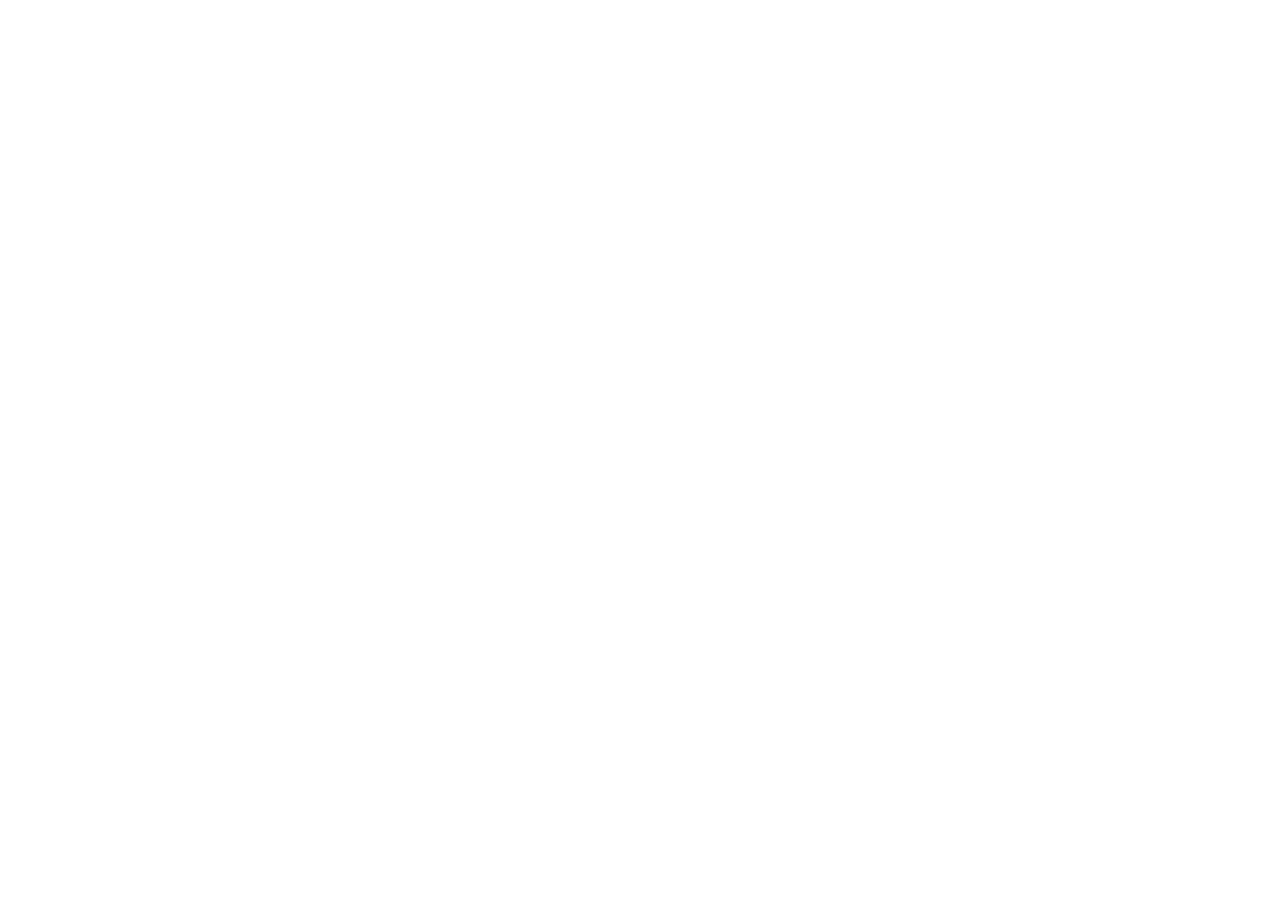
==== index.html @ 1c6f555a "" ====
<!DOCTYPE html>
<html lang="kr">
  <head>
    <meta charset="UTF-8" />
    <meta http-equiv="X-UA-Compatible" content="IE=edge" />
    <meta name="viewport" content="width=device-width, initial-scale=1.0" />
    <title>Document</title>
  </head>
  <body></body>
</html>
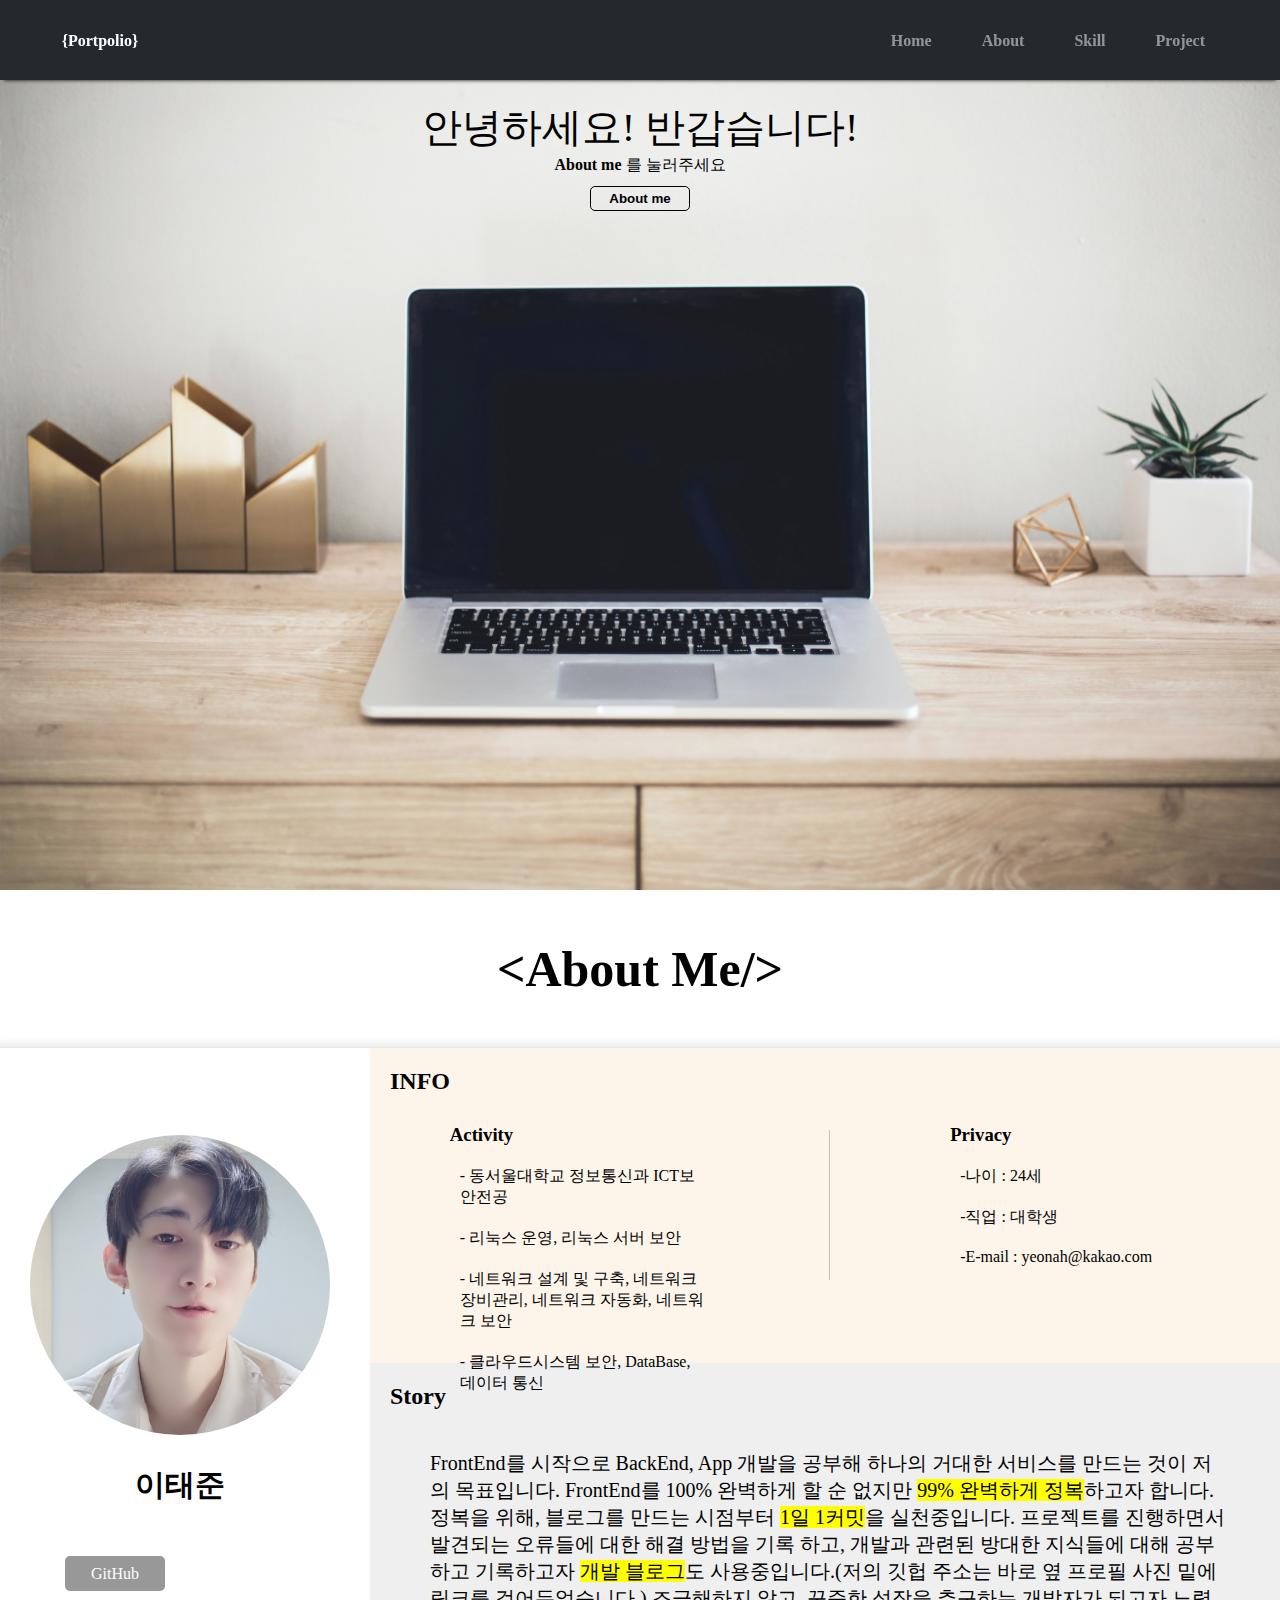
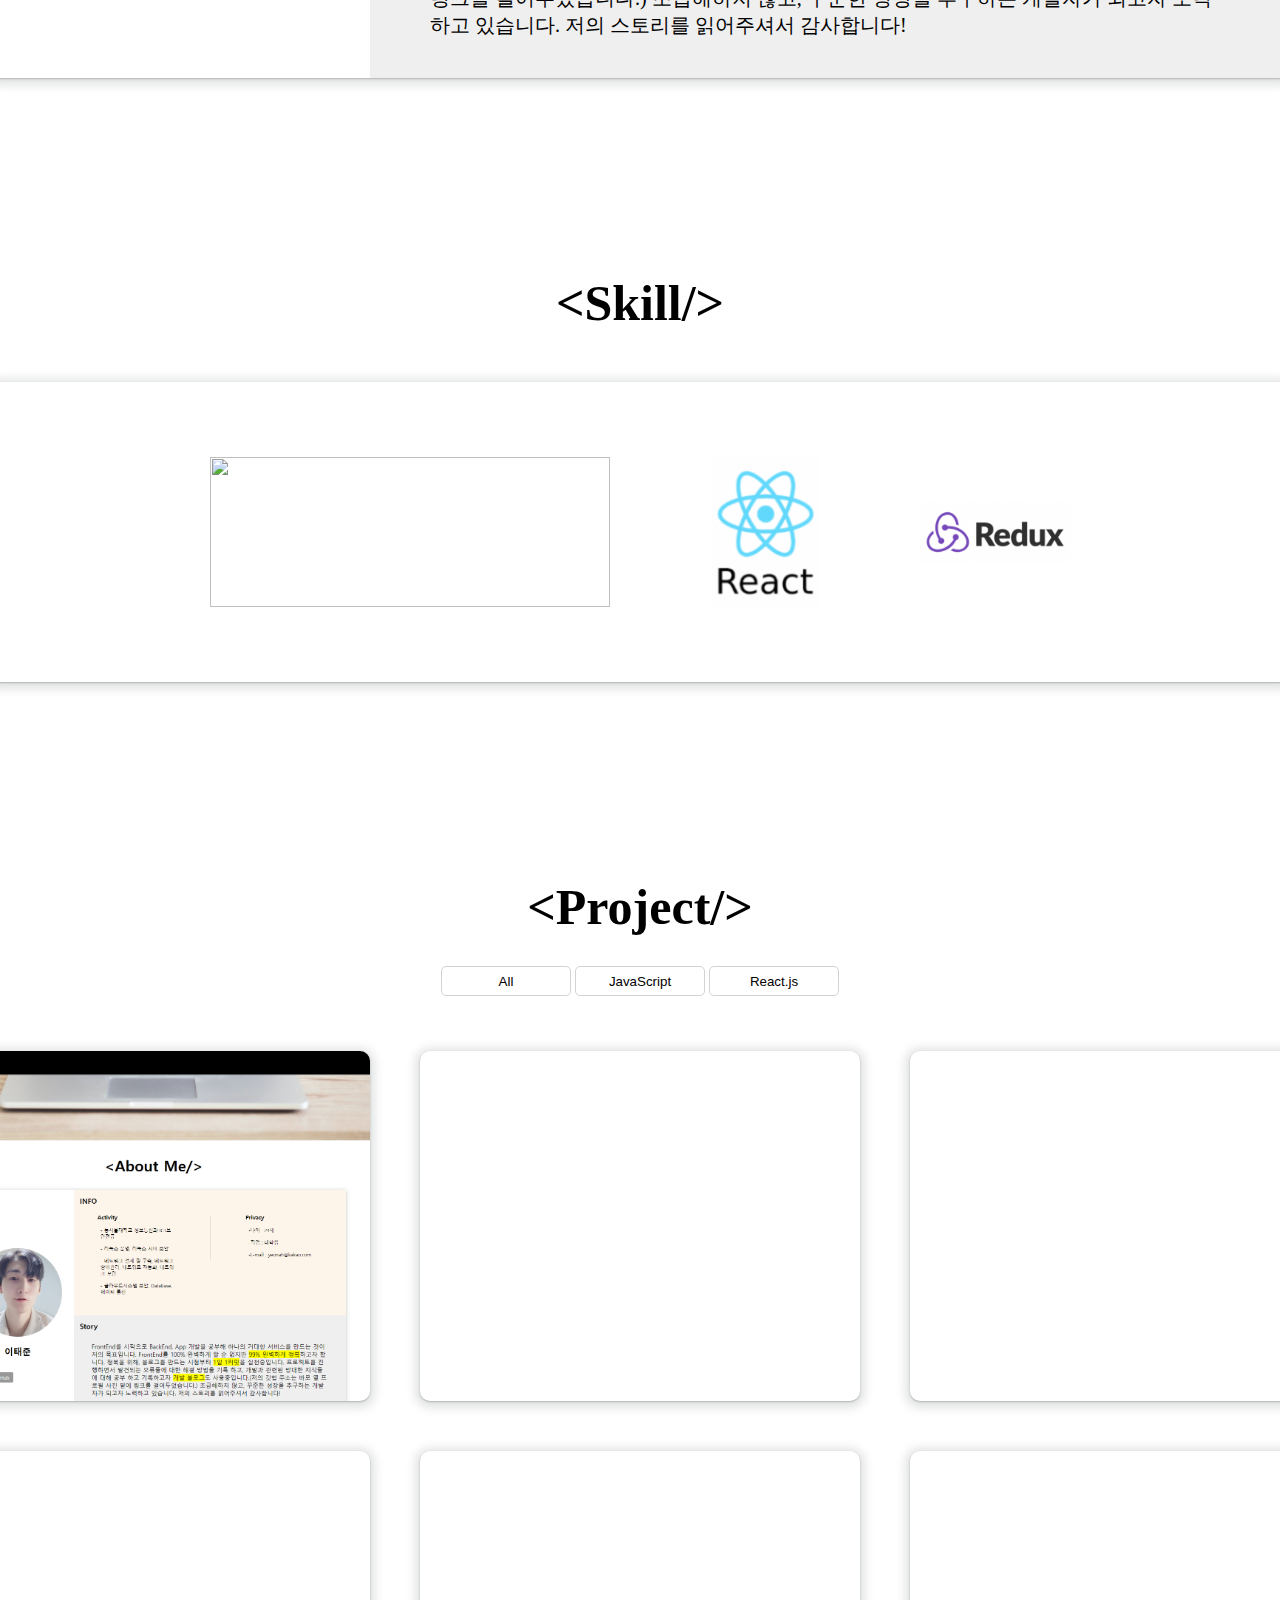
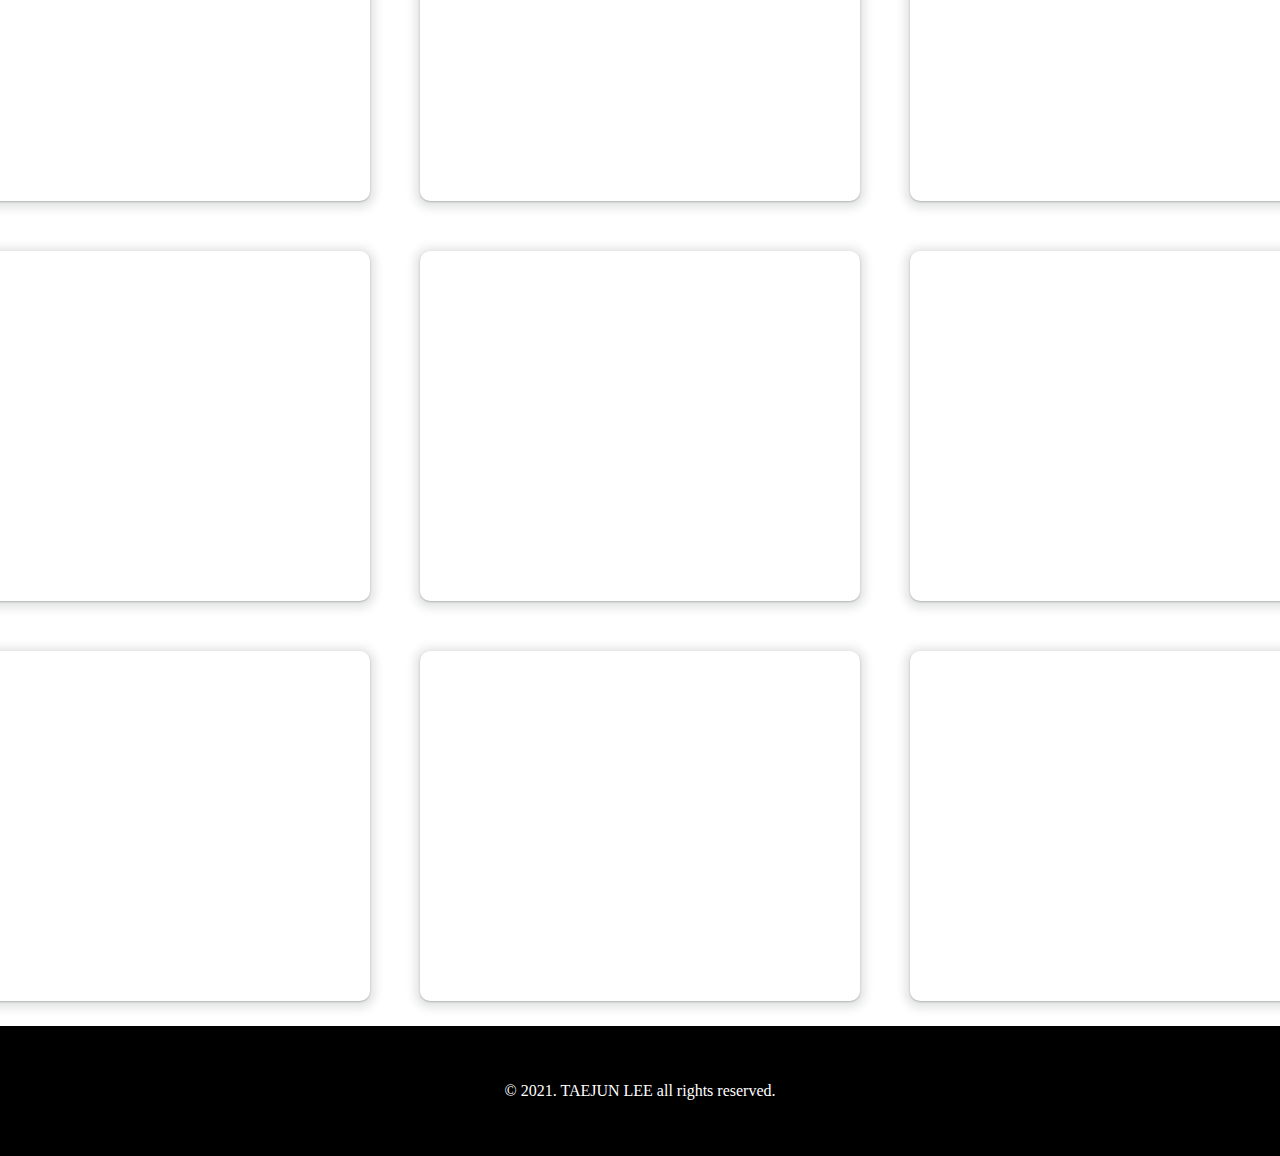
==== commit 347f4c30: "upload" ====
--- a/index.html
+++ b/index.html
@@ -1,10 +1,349 @@
 <!DOCTYPE html>
-<html lang="kr">
+<html lang="en">
   <head>
     <meta charset="UTF-8" />
     <meta http-equiv="X-UA-Compatible" content="IE=edge" />
     <meta name="viewport" content="width=device-width, initial-scale=1.0" />
-    <title>Document</title>
+    <meta
+      name="description"
+      content="This is sangyun's portfolio made with Html,Css,JavaScript"
+    />
+    <link
+      rel="stylesheet"
+      href="https://use.fontawesome.com/releases/v5.15.4/css/all.css"
+      integrity="sha384-DyZ88mC6Up2uqS4h/KRgHuoeGwBcD4Ng9SiP4dIRy0EXTlnuz47vAwmeGwVChigm"
+      crossorigin="anonymous"
+    />
+    <link rel="stylesheet" href="./css/main.css" />
+    <title>Portfolio</title>
+    <script src="./js/about.js" defer></script>
+    <script src="./js/navbar.js" defer></script>
+    <script src="./js/project.js" defer></script>
   </head>
-  <body></body>
+  <body>
+    <nav id="navbar">
+      <div class="navbar__logo">
+        <i class="fas fa-code"></i>
+        <a href="/index.html">{Portpolio}</a>
+      </div>
+      <div class="navbar__menu__Container">
+        <ul class="navbar__menu">
+          <li class="navbar__item" data-link="#home">Home</li>
+          <li class="navbar__item" data-link="#about">About</li>
+          <li class="navbar__item" data-link="#skills">Skill</li>
+          <li class="navbar__item" data-link="#project">Project</li>
+        </ul>
+      </div>
+      <button class="navbar__toggle-btn">
+        <i class="fas fa-bars"></i>
+      </button>
+    </nav>
+    <!-- Home -->
+    <main>
+      <section id="home">
+        <div class="home__pharse">안녕하세요! 반갑습니다!</div>
+        <div class="home__subpharse"><b>About me</b> 를 눌러주세요</div>
+        <button class="home__to__about" data-link="#about">About me</button>
+      </section>
+      <section id="about">
+        <h1 class="about__title">&lt;About Me/&gt;</h1>
+        <div class="about__card">
+          <div class="image__Container">
+            <div id="about__image"></div>
+            <h1 class="about__name">이태준</h1>
+            <div class="link__Container">
+              <div class="about__linkBtn">
+                <a href="https://github.com/yeonahlee" target="blank">
+                  <i class="fab fa-github"></i>
+                  <span>GitHub</span>
+                </a>
+              </div>
+            </div>
+          </div>
+          <div>
+            <div class="about__info">
+              <h2 class="info__title">INFO</h2>
+              <div class="list__Container">
+                <div class="item__Container">
+                  <h3>Activity</h3>
+                  <ul class="info__items">
+                    <li>- 동서울대학교 정보통신과 ICT보안전공</li>
+                    <li>- 리눅스 운영, 리눅스 서버 보안</li>
+                    <li>
+                      - 네트워크 설계 및 구축, 네트워크 장비관리, 네트워크
+                      자동화, 네트워크 보안
+                    </li>
+                    <li>- 클라우드시스템 보안, DataBase, 데이터 통신</li>
+                    <li></li>
+                    <li></li>
+                  </ul>
+                </div>
+                <div class="info__divide"></div>
+                <div class="item__Container">
+                  <h3>Privacy</h3>
+                  <ul class="info__items">
+                    <li>-나이 : 24세</li>
+                    <li>-직업 : 대학생</li>
+                    <li>-E-mail : yeonah@kakao.com</li>
+                  </ul>
+                </div>
+              </div>
+            </div>
+            <div class="about__info description">
+              <h2>Story</h2>
+              <p>
+                FrontEnd를 시작으로 BackEnd, App 개발을 공부해 하나의 거대한
+                서비스를 만드는 것이 저의 목표입니다. FrontEnd를 100% 완벽하게
+                할 순 없지만 <mark>99% 완벽하게 정복</mark>하고자 합니다. 정복을
+                위해, 블로그를 만드는 시점부터 <mark>1일 1커밋</mark>을
+                실천중입니다. 프로젝트를 진행하면서 발견되는 오류들에 대한 해결
+                방법을 기록 하고, 개발과 관련된 방대한 지식들에 대해 공부 하고
+                기록하고자 <mark>개발 블로그</mark>도 사용중입니다.(저의 깃헙
+                주소는 바로 옆 프로필 사진 밑에 링크를 걸어두었습니다.)
+                조급해하지 않고, 꾸준한 성장을 추구하는 개발자가 되고자 노력하고
+                있습니다. 저의 스토리를 읽어주셔서 감사합니다!
+              </p>
+            </div>
+          </div>
+        </div>
+      </section>
+      <section id="skills">
+        <h2 class="skills__title">&lt;Skill/&gt;</h2>
+        <div class="skills__container">
+          <img class="skills__image hcj" src="/images/HJC.png" alt="" />
+          <img class="skills__image react" src="/images/react.png" alt="" />
+          <img class="skills__image redux" src="/images/redux.png" alt="" />
+        </div>
+      </section>
+      <section id="project">
+        <h2 class="project__title">&lt;Project/&gt;</h2>
+        <div class="project__buttons">
+          <button class="project__button" data-type="all">All</button>
+          <button class="project__button" data-type="javascript">
+            JavaScript
+          </button>
+          <button class="project__button" data-type="react">React.js</button>
+        </div>
+        <div class="project__projects">
+          <div class="project__container portfolio" data-type="javascript">
+            <div class="project__description">
+              <h3>Portfolio</h3>
+              <div class="description__divide"></div>
+              <span>포트폴리오 사이트 제작</span>
+              <div class="description__links">
+                <a href="#">
+                  <img class="link__image" src="/images/weblink.png" alt="" />
+                </a>
+                <a href="https://yeonahlee.github.io/portfolio/" target="blank">
+                  <i class="fab fa-github"></i>
+                </a>
+              </div>
+            </div>
+          </div>
+          <div class="project__container" data-type="javascript">
+            <div class="project__description">
+              <h3>Not Update</h3>
+              <div class="description__divide"></div>
+              <span>......</span>
+              <div class="description__links">
+                <a href="#">
+                  <img class="link__image" src="/images/weblink.png" alt="" />
+                </a>
+                <a href="#">
+                  <i class="fab fa-github"></i>
+                </a>
+                <a href="#" target="_blank">
+                  <i class="far fa-list-alt"></i>
+                </a>
+              </div>
+            </div>
+          </div>
+          <div class="project__container" data-type="javascript">
+            <div class="project__description">
+              <h3>Not Update</h3>
+              <div class="description__divide"></div>
+              <span>......</span>
+              <div class="description__links">
+                <a href="#">
+                  <img class="link__image" src="/images/weblink.png" alt="" />
+                </a>
+                <a href="#">
+                  <i class="fab fa-github"></i>
+                </a>
+                <a href="#" target="_blank">
+                  <i class="far fa-list-alt"></i>
+                </a>
+              </div>
+            </div>
+          </div>
+          <div class="project__container" data-type="javascript">
+            <div class="project__description">
+              <h3>Not Update</h3>
+              <div class="description__divide"></div>
+              <span>......</span>
+              <div class="description__links">
+                <a href="#">
+                  <img class="link__image" src="/images/weblink.png" alt="" />
+                </a>
+                <a href="#">
+                  <i class="fab fa-github"></i>
+                </a>
+                <a href="#" target="_blank">
+                  <i class="far fa-list-alt"></i>
+                </a>
+              </div>
+            </div>
+          </div>
+          <div class="project__container" data-type="javascript">
+            <div class="project__description">
+              <h3>Not Update</h3>
+              <div class="description__divide"></div>
+              <span>......</span>
+              <div class="description__links">
+                <a href="#">
+                  <img class="link__image" src="/images/weblink.png" alt="" />
+                </a>
+                <a href="#">
+                  <i class="fab fa-github"></i>
+                </a>
+                <a href="#" target="_blank">
+                  <i class="far fa-list-alt"></i>
+                </a>
+              </div>
+            </div>
+          </div>
+          <div class="project__container" data-type="javascript">
+            <div class="project__description">
+              <h3>Not Update</h3>
+              <div class="description__divide"></div>
+              <span>......</span>
+              <div class="description__links">
+                <a href="#">
+                  <img class="link__image" src="/images/weblink.png" alt="" />
+                </a>
+                <a href="#">
+                  <i class="fab fa-github"></i>
+                </a>
+                <a href="#" target="_blank">
+                  <i class="far fa-list-alt"></i>
+                </a>
+              </div>
+            </div>
+          </div>
+          <div class="project__container" data-type="javascript">
+            <div class="project__description">
+              <h3>Not Update</h3>
+              <div class="description__divide"></div>
+              <span>......</span>
+              <div class="description__links">
+                <a href="#">
+                  <img class="link__image" src="/images/weblink.png" alt="" />
+                </a>
+                <a href="#">
+                  <i class="fab fa-github"></i>
+                </a>
+                <a href="#" target="_blank">
+                  <i class="far fa-list-alt"></i>
+                </a>
+              </div>
+            </div>
+          </div>
+          <div class="project__container" data-type="react">
+            <div class="project__description">
+              <h3>Not Update</h3>
+              <div class="description__divide"></div>
+              <span>......</span>
+              <div class="description__links">
+                <a href="#">
+                  <img class="link__image" src="/images/weblink.png" alt="" />
+                </a>
+                <a href="#">
+                  <i class="fab fa-github"></i>
+                </a>
+                <a href="#" target="_blank">
+                  <i class="far fa-list-alt"></i>
+                </a>
+              </div>
+            </div>
+          </div>
+          <div class="project__container" data-type="react">
+            <div class="project__description">
+              <h3>Not Update</h3>
+              <div class="description__divide"></div>
+              <span>......</span>
+              <div class="description__links">
+                <a href="#">
+                  <img class="link__image" src="/images/weblink.png" alt="" />
+                </a>
+                <a href="#">
+                  <i class="fab fa-github"></i>
+                </a>
+                <a href="#" target="_blank">
+                  <i class="far fa-list-alt"></i>
+                </a>
+              </div>
+            </div>
+          </div>
+          <div class="project__container" data-type="react">
+            <div class="project__description">
+              <h3>Not Update</h3>
+              <div class="description__divide"></div>
+              <span>......</span>
+              <div class="description__links">
+                <a href="#">
+                  <img class="link__image" src="/images/weblink.png" alt="" />
+                </a>
+                <a href="#">
+                  <i class="fab fa-github"></i>
+                </a>
+                <a href="#" target="_blank">
+                  <i class="far fa-list-alt"></i>
+                </a>
+              </div>
+            </div>
+          </div>
+          <div class="project__container" data-type="react">
+            <div class="project__description">
+              <h3>Not Update</h3>
+              <div class="description__divide"></div>
+              <span>......</span>
+              <div class="description__links">
+                <a href="#">
+                  <img class="link__image" src="/images/weblink.png" alt="" />
+                </a>
+                <a href="#">
+                  <i class="fab fa-github"></i>
+                </a>
+                <a href="#" target="_blank">
+                  <i class="far fa-list-alt"></i>
+                </a>
+              </div>
+            </div>
+          </div>
+          <div class="project__container" data-type="react">
+            <div class="project__description">
+              <h3>Not Update</h3>
+              <div class="description__divide"></div>
+              <span>......</span>
+              <div class="description__links">
+                <a href="#">
+                  <img class="link__image" src="/images/weblink.png" alt="" />
+                </a>
+                <a href="#">
+                  <i class="fab fa-github"></i>
+                </a>
+                <a href="#" target="_blank">
+                  <i class="far fa-list-alt"></i>
+                </a>
+              </div>
+            </div>
+          </div>
+          <i class="fas fa-chevron-up goback__first"></i>
+        </div>
+      </section>
+    </main>
+    <footer id="footer">
+      <span>&copy 2021. TAEJUN LEE all rights reserved.</span>
+    </footer>
+  </body>
 </html>
--- a/css/main.css
+++ b/css/main.css
@@ -0,0 +1,580 @@
+:root {
+  --color-white: #ffffff;
+  --color-black: #000000;
+  --color-navbar: #24292e;
+  --weight-regular: 700;
+}
+
+* {
+  box-sizing: border-box;
+  padding: 0px;
+  margin: 0px;
+  scroll-behavior: smooth;
+}
+
+html,
+body {
+  width: 100vw;
+  height: 400vh;
+}
+
+button {
+  outline: none;
+  background: none;
+  border: none;
+}
+
+ul {
+  padding: 0px;
+}
+
+li {
+  list-style: none;
+}
+
+a {
+  text-decoration: none;
+  color: var(--color-black);
+}
+
+.display {
+  display: none;
+}
+
+/* navbar */
+#navbar {
+  width: inherit;
+  min-width: 250px;
+  max-width: inherit;
+  height: 80px;
+  display: flex;
+  justify-content: space-between;
+  align-items: center;
+  background-color: var(--color-navbar);
+  padding: 20px 50px;
+  font-weight: var(--weight-regular);
+  color: var(--color-white);
+  box-shadow: 0 4px 4px -4px black;
+  position: sticky;
+  top: 0px;
+  z-index: 1;
+}
+
+.navbar__logo {
+  min-width: 100px;
+  line-height: 51px;
+  text-align: center;
+}
+
+.navbar__logo a {
+  color: var(--color-white);
+  min-width: 80px;
+}
+
+.navbar__menu {
+  background-color: var(--color-navbar);
+  height: 51px;
+  display: flex;
+}
+
+.navbar__item {
+  padding: 0 25px;
+  line-height: 51px;
+  opacity: 0.5;
+  cursor: pointer;
+  transition: all 0.2s linear;
+}
+
+.navbar__item:hover {
+  opacity: 1;
+  transition: all 0.2s linear;
+}
+
+.navbar__toggle-btn {
+  color: var(--color-white);
+  display: none;
+  position: absolute;
+  right: 50px;
+  top: 30px;
+  font-size: 20px;
+  cursor: pointer;
+}
+
+/* Home */
+
+#home {
+  width: 100vw;
+  min-width: 250px;
+  height: 90vh;
+  background-image: url("../images/home.jpg");
+  background-position: center;
+  background-size: cover;
+  background-color: var(--color-white);
+  display: flex;
+  flex-direction: column;
+}
+
+.home__pharse {
+  font-size: 40px;
+  min-width: 400px;
+  text-align: center;
+  margin-top: 20px;
+}
+
+.home__subpharse {
+  min-width: 400px;
+  text-align: center;
+  position: relative;
+}
+
+.home__to__about {
+  width: 100px;
+  height: 25px;
+  text-align: center;
+  background-color: none;
+  color: var(--color-black);
+  cursor: pointer;
+  border: 1px solid var(--color-black);
+  border-radius: 5px;
+  transition: all 0.2s ease-in;
+  font-weight: bold;
+  margin: 10px auto;
+}
+
+.home__to__about:hover {
+  background-color: var(--color-black);
+  color: var(--color-white);
+  transition: all 0.2s ease-in;
+}
+
+@media screen and (max-width: 768px) {
+  .home__pharse {
+    margin-top: 80px;
+  }
+}
+/* about */
+
+#about {
+  background-color: var(--color-white);
+  display: flex;
+  flex-direction: column;
+  justify-content: center;
+  align-items: center;
+}
+
+.about__card {
+  border-radius: 10px;
+  box-shadow: rgba(60, 64, 67, 0.3) 0px 1px 2px 0px,
+    rgba(60, 64, 67, 0.15) 0px 2px 10px 5px;
+  width: 1300px;
+  height: 70vh;
+  display: flex;
+}
+
+.about__title {
+  font-size: 50px;
+  font-weight: var(--weight-regular);
+  margin: 50px 0px;
+}
+
+.image__Container {
+  width: 50vw;
+  padding: 40px;
+  display: flex;
+  flex-direction: column;
+  align-items: center;
+  justify-content: center;
+}
+
+.about__name {
+  margin-top: 30px;
+  font-size: 30px;
+}
+
+.link__Container {
+  min-width: 230px;
+  margin-top: 50px;
+  display: flex;
+  justify-content: space-between;
+}
+
+.about__linkBtn {
+  width: 100px;
+  height: 35px;
+  background-color: var(--color-black);
+  display: flex;
+  justify-content: center;
+  align-items: center;
+  border-radius: 5px;
+  opacity: 0.4;
+  transition: all 0.2s linear;
+}
+
+.about__linkBtn:hover {
+  opacity: 1;
+  cursor: pointer;
+  transition: all 0.2s linear;
+}
+
+.about__linkBtn > a {
+  color: var(--color-white);
+}
+
+#about__image {
+  background-color: black;
+  min-width: 300px;
+  min-height: 300px;
+  border-radius: 50%;
+  background-image: url("../images/profile_image.jpg");
+  background-position: center;
+  background-size: cover;
+}
+
+.about__info {
+  padding: 20px;
+  background-color: #fdf4ea;
+  height: 35vh;
+}
+
+.info__items {
+  height: 130px;
+  margin-bottom: 20px;
+  padding-left: 10px;
+}
+
+.list__Container {
+  display: flex;
+  justify-content: space-around;
+  flex-wrap: wrap;
+}
+
+.item__Container {
+  width: 260px;
+  min-width: 260px;
+  height: 230px;
+  display: flex;
+  flex-direction: column;
+  justify-content: center;
+}
+
+.info__items > li {
+  margin-top: 20px;
+}
+
+.info__divide {
+  height: 150px;
+  width: 1px;
+  margin-top: 35px;
+  background-color: var(--color-black);
+  opacity: 0.2;
+}
+
+.description {
+  background-color: #efefef;
+}
+
+.description > p {
+  padding: 40px;
+  font-size: 20px;
+}
+
+/* Skills */
+
+#skills {
+  height: 700px;
+  min-height: 700px;
+  display: flex;
+  flex-direction: column;
+  justify-content: center;
+  align-items: center;
+}
+
+.skills__title {
+  font-size: 50px;
+  text-align: center;
+  margin: 100px 0px 50px 0px;
+}
+
+.skills__container {
+  width: 1300px;
+  height: 300px;
+  box-shadow: rgba(60, 64, 67, 0.3) 0px 1px 2px 0px,
+    rgba(60, 64, 67, 0.15) 0px 2px 10px 5px;
+  border-radius: 10px;
+  display: flex;
+  justify-content: center;
+  align-items: center;
+}
+
+.skills__image {
+  margin: 0 50px;
+}
+
+.hcj {
+  width: 400px;
+  min-width: 300px;
+  height: 150px;
+}
+
+.react {
+  width: 110px;
+  min-width: 100px;
+  height: 150px;
+}
+
+.redux {
+  width: 150px;
+}
+
+/* Project */
+
+#project {
+  background-color: var(--color-white);
+  min-height: 110vh;
+  padding-top: 100px;
+  display: flex;
+  flex-direction: column;
+  align-items: center;
+}
+
+.project__title {
+  text-align: center;
+  font-size: 50px;
+}
+
+.project__buttons {
+  margin: 30px 0px;
+  text-align: center;
+}
+
+.project__button {
+  width: 130px;
+  height: 30px;
+  outline: none;
+  background: none;
+  border: 1px solid lightgray;
+  border-radius: 5px;
+  cursor: pointer;
+  transition: all 0.2s linear;
+}
+
+.project__button:hover {
+  background-color: #e2758c;
+  color: var(--color-white);
+  transition: all 0.2s linear;
+}
+
+.project__projects {
+  width: 1500px;
+  display: flex;
+  justify-content: center;
+  flex-wrap: wrap;
+}
+
+.project__container {
+  width: 440px;
+  min-width: 440px;
+  height: 350px;
+  margin: 25px;
+  border-radius: 10px;
+  background-color: var(--color-white);
+  box-shadow: rgba(60, 64, 67, 0.3) 0px 1px 2px 0px,
+    rgba(60, 64, 67, 0.15) 0px 2px 10px 5px;
+  opacity: 1;
+  transform: translateY(0px);
+  transition: all 0.5s ease-in;
+}
+
+.project__container.anim-out {
+  opacity: 0;
+  transform: translateY(40px);
+  transition: all 0.5s ease-in;
+}
+
+.portfolio {
+  background-image: url("../images/portfolioweb2.png");
+  background-position: center;
+  background-size: cover;
+}
+
+.moneydiary {
+  background-image: url("../images/moneydiary.png");
+  background-position: center;
+  background-size: cover;
+}
+
+.project__description {
+  width: 100%;
+  height: 100%;
+  border-radius: 10px;
+  background-color: var(--color-black);
+  color: var(--color-white);
+  display: flex;
+  justify-content: center;
+  flex-direction: column;
+  align-items: center;
+  opacity: 0;
+  position: relative;
+}
+
+.project__description {
+  opacity: 0;
+  transition: all 0.3s ease-in;
+}
+
+.project__description * {
+  transform: translateY(10px);
+  transition: all 0.3s ease-in;
+}
+
+.project__description:hover {
+  opacity: 0.7;
+}
+
+.project__description:hover * {
+  transform: translateY(0px);
+  transition: all 0.3s ease-in;
+}
+
+.description__divide {
+  height: 1px;
+  width: 30px;
+  margin: 5px 0px 10px 0px;
+  background-color: var(--color-white);
+}
+
+.project__description a {
+  display: inline;
+  font-size: 20px;
+  color: var(--color-white);
+}
+
+.description__links {
+  width: 80px;
+  display: flex;
+  justify-content: space-between;
+  position: absolute;
+  bottom: 25px;
+}
+
+.portfolio .description__links {
+  width: 50px;
+  display: flex;
+  justify-content: space-between;
+  position: absolute;
+  bottom: 25px;
+}
+
+.link__image {
+  width: 20px;
+  height: auto;
+}
+
+.goback__first {
+  margin-bottom: 30px;
+  font-size: 40px;
+  cursor: pointer;
+}
+
+@media screen and (max-width: 768px) {
+  /* navbar */
+  #navbar {
+    display: flex;
+    flex-direction: column;
+  }
+
+  .navbar__toggle-btn {
+    display: block;
+  }
+
+  .navbar__menu__Container {
+    width: 100vw;
+    min-width: 250px;
+  }
+
+  .navbar__menu {
+    display: none;
+  }
+
+  .navbar__menu.open {
+    display: block;
+    display: flex;
+    justify-content: center;
+  }
+
+  /* about */
+  .about__card {
+    flex-direction: column;
+    width: 440px;
+    height: 1000px;
+    margin: 0 auto;
+  }
+
+  .list__Container {
+    display: flex;
+    flex-direction: column;
+  }
+
+  .image__Container {
+    margin: 0 auto;
+  }
+
+  .item__Container {
+    height: 300px;
+    margin: 0 auto;
+  }
+
+  .about__card {
+    height: 1720px;
+  }
+
+  .about__title {
+    margin-top: 100px;
+  }
+
+  .about__info {
+    height: 650px;
+  }
+
+  .description {
+    height: 540px;
+  }
+
+  .info__divide {
+    width: 250px;
+    height: 1px;
+    margin: 0 auto;
+  }
+
+  /* skill */
+
+  .skills__container {
+    flex-wrap: wrap;
+    width: 450px;
+    height: 400px;
+    margin: 0 auto;
+  }
+
+  .project__projects {
+    width: 450px;
+    flex-wrap: wrap;
+  }
+}
+
+#concat {
+  background-color: var(--color-white);
+}
+
+#footer {
+  height: 90px;
+  min-height: 130px;
+  background-color: var(--color-black);
+  text-align: center;
+  display: flex;
+  justify-content: center;
+  align-items: center;
+}
+
+#footer span {
+  color: var(--color-white);
+}
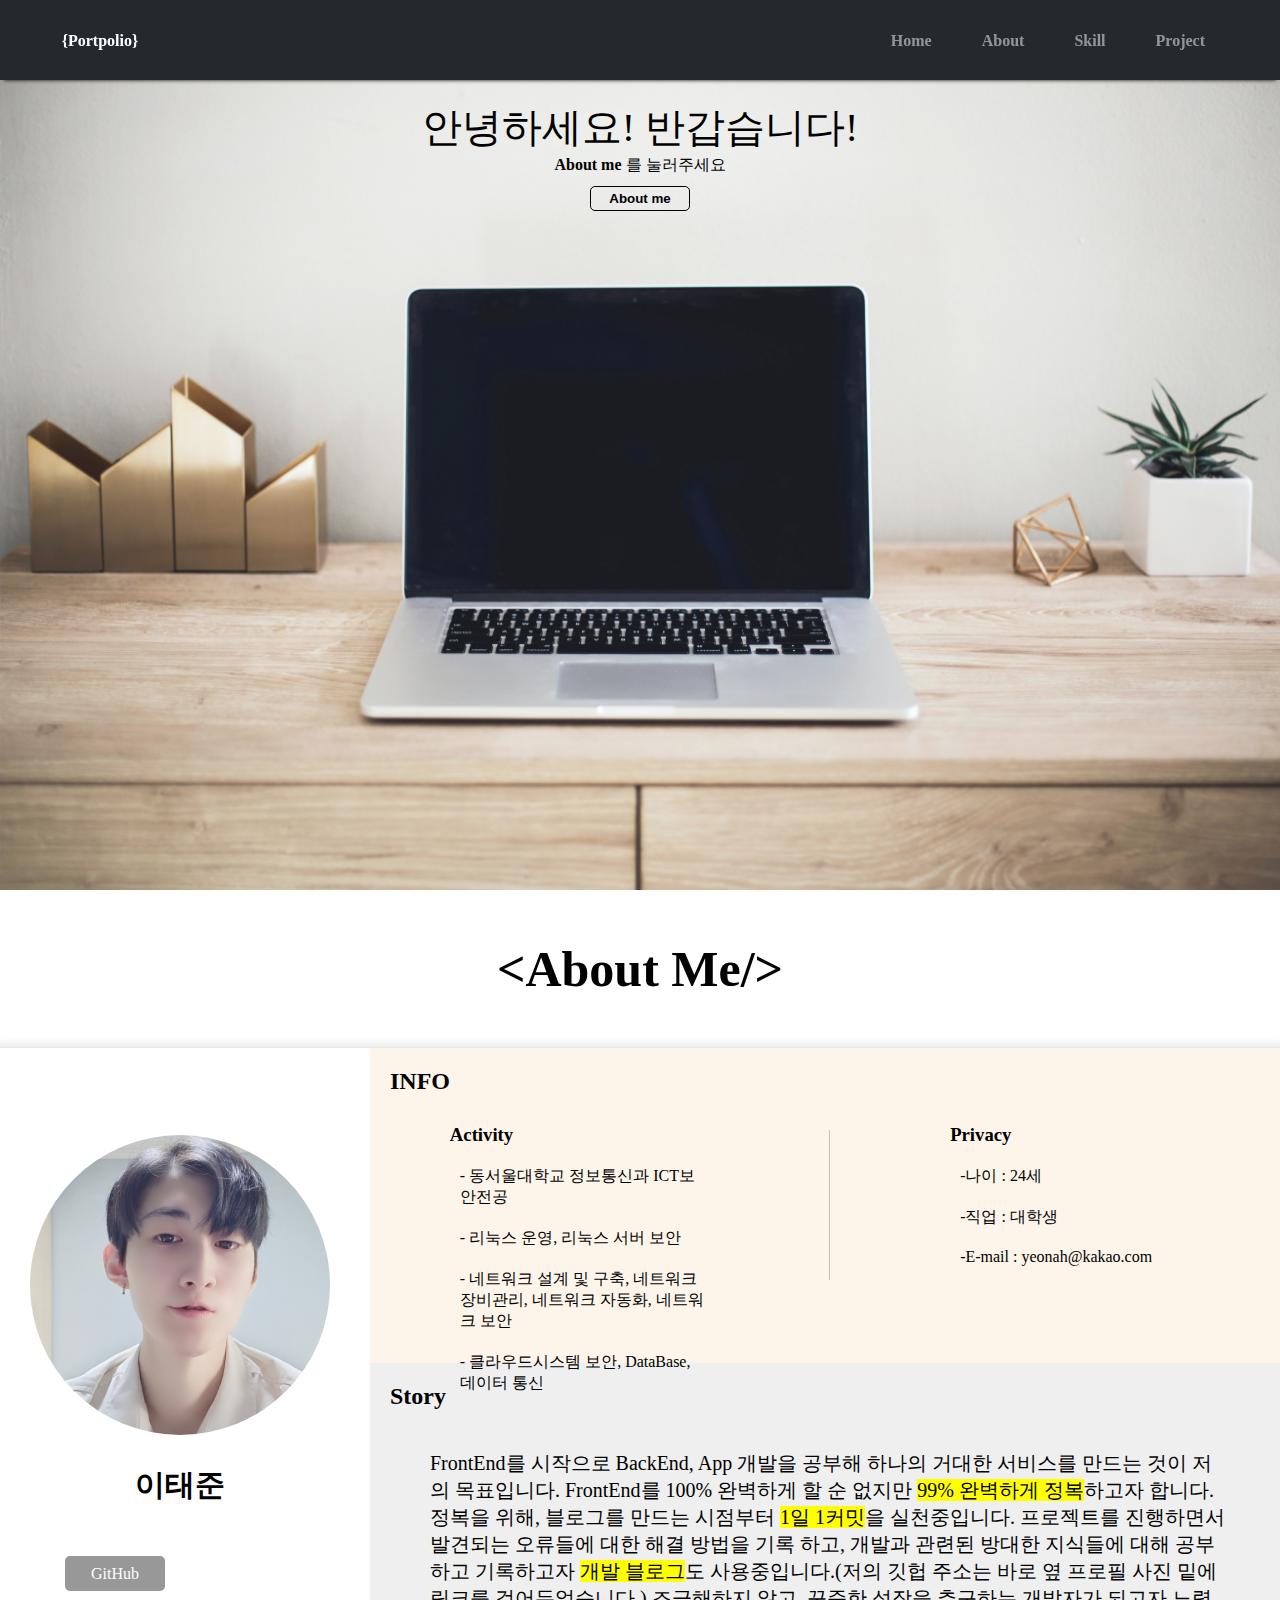
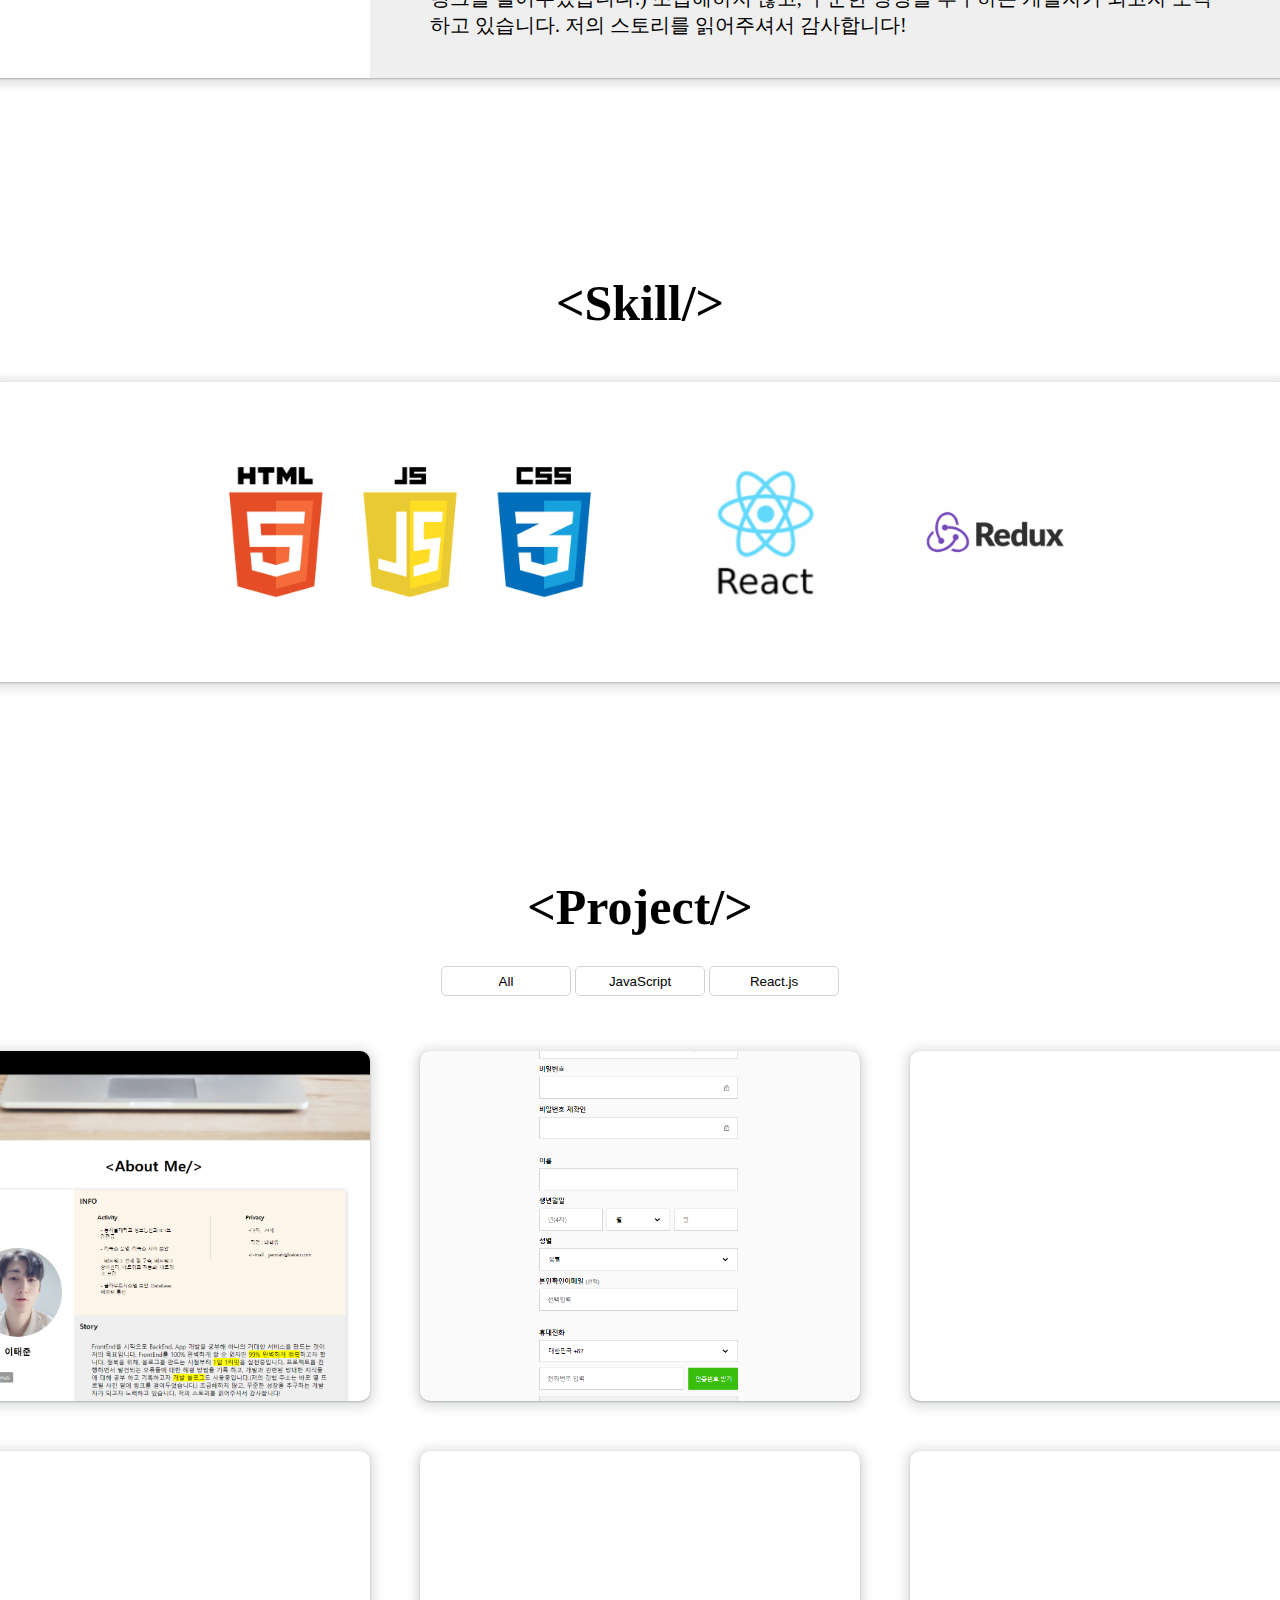
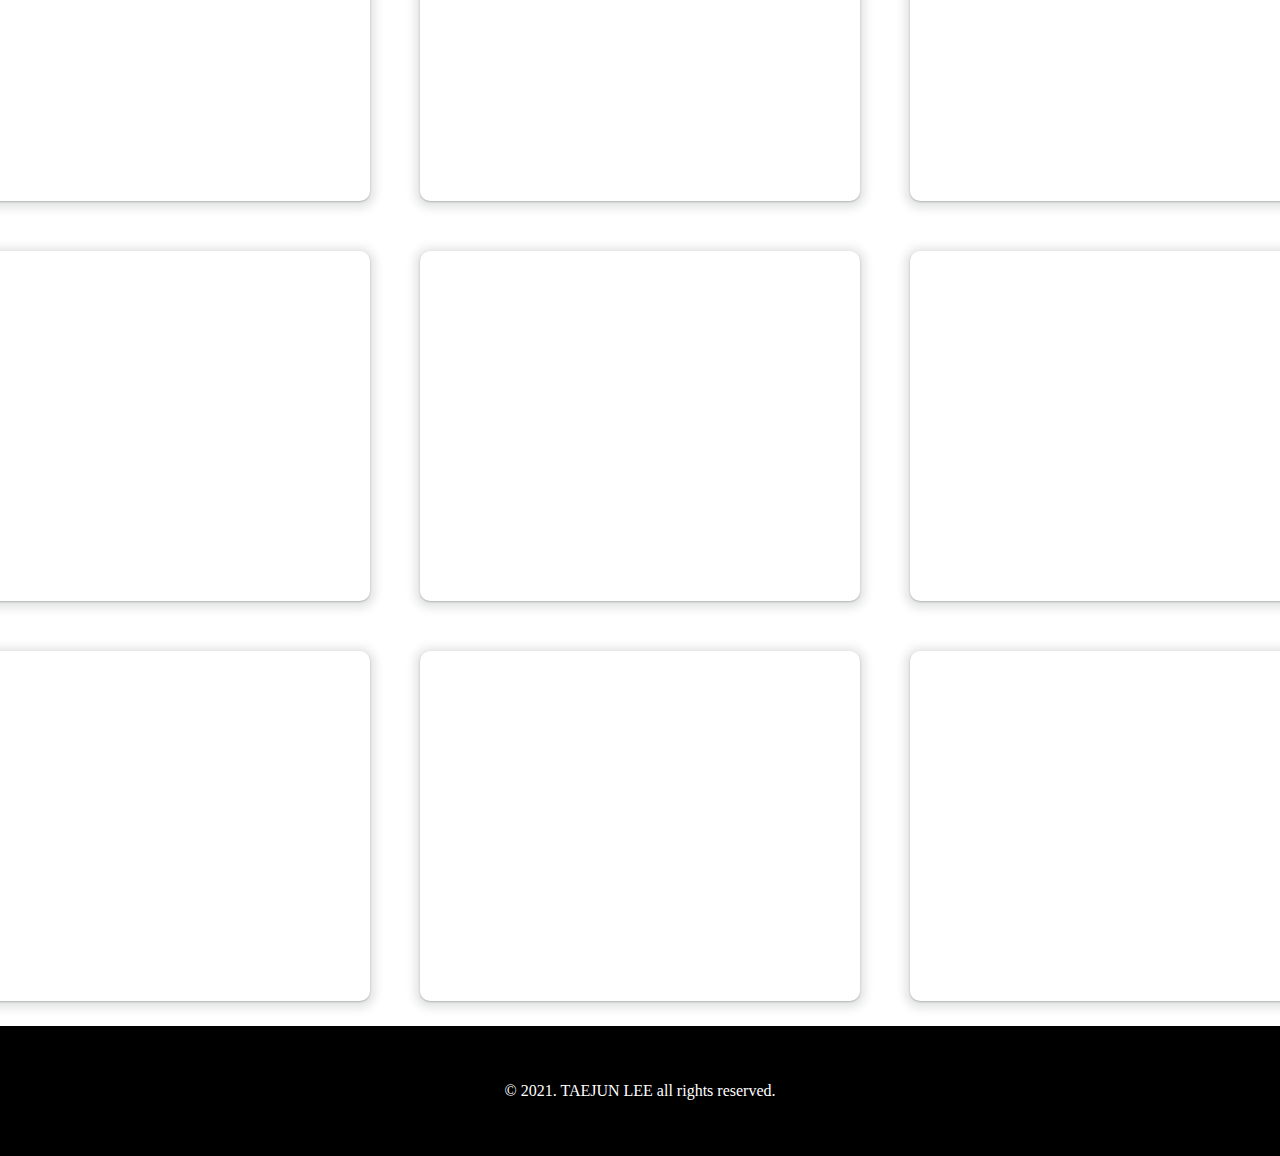
==== commit 3e1a7cfe: "" ====
--- a/index.html
+++ b/index.html
@@ -110,9 +110,9 @@
       <section id="skills">
         <h2 class="skills__title">&lt;Skill/&gt;</h2>
         <div class="skills__container">
-          <img class="skills__image hcj" src="/images/HJC.png" alt="" />
-          <img class="skills__image react" src="/images/react.png" alt="" />
-          <img class="skills__image redux" src="/images/redux.png" alt="" />
+          <img class="skills__image hcj" src="./images/hjc.png" alt="" />
+          <img class="skills__image react" src="./images/react.png" alt="" />
+          <img class="skills__image redux" src="./images/redux.png" alt="" />
         </div>
       </section>
       <section id="project">
@@ -140,16 +140,22 @@
               </div>
             </div>
           </div>
-          <div class="project__container" data-type="javascript">
-            <div class="project__description">
-              <h3>Not Update</h3>
-              <div class="description__divide"></div>
-              <span>......</span>
-              <div class="description__links">
-                <a href="#">
-                  <img class="link__image" src="/images/weblink.png" alt="" />
-                </a>
-                <a href="#">
+          <div class="project__container registnaver" data-type="javascript">
+            <div class="project__description">
+              <h3>Naver Register</h3>
+              <div class="description__divide"></div>
+              <span>네이버 회원가입 클론</span>
+              <div class="description__links">
+                <a
+                  href="https://yeonahlee.github.io/portfolio/naverUI"
+                  target="blank"
+                >
+                  <img class="link__image" src="/images/weblink.png" alt="" />
+                </a>
+                <a
+                  href="https://github.com/yeonahlee/portfolio/tree/main/naverUI"
+                  target="blank"
+                >
                   <i class="fab fa-github"></i>
                 </a>
                 <a href="#" target="_blank">
--- a/css/main.css
+++ b/css/main.css
@@ -397,8 +397,8 @@
   background-size: cover;
 }
 
-.moneydiary {
-  background-image: url("../images/moneydiary.png");
+.registnaver {
+  background-image: url("../images/naverUI.PNG");
   background-position: center;
   background-size: cover;
 }
